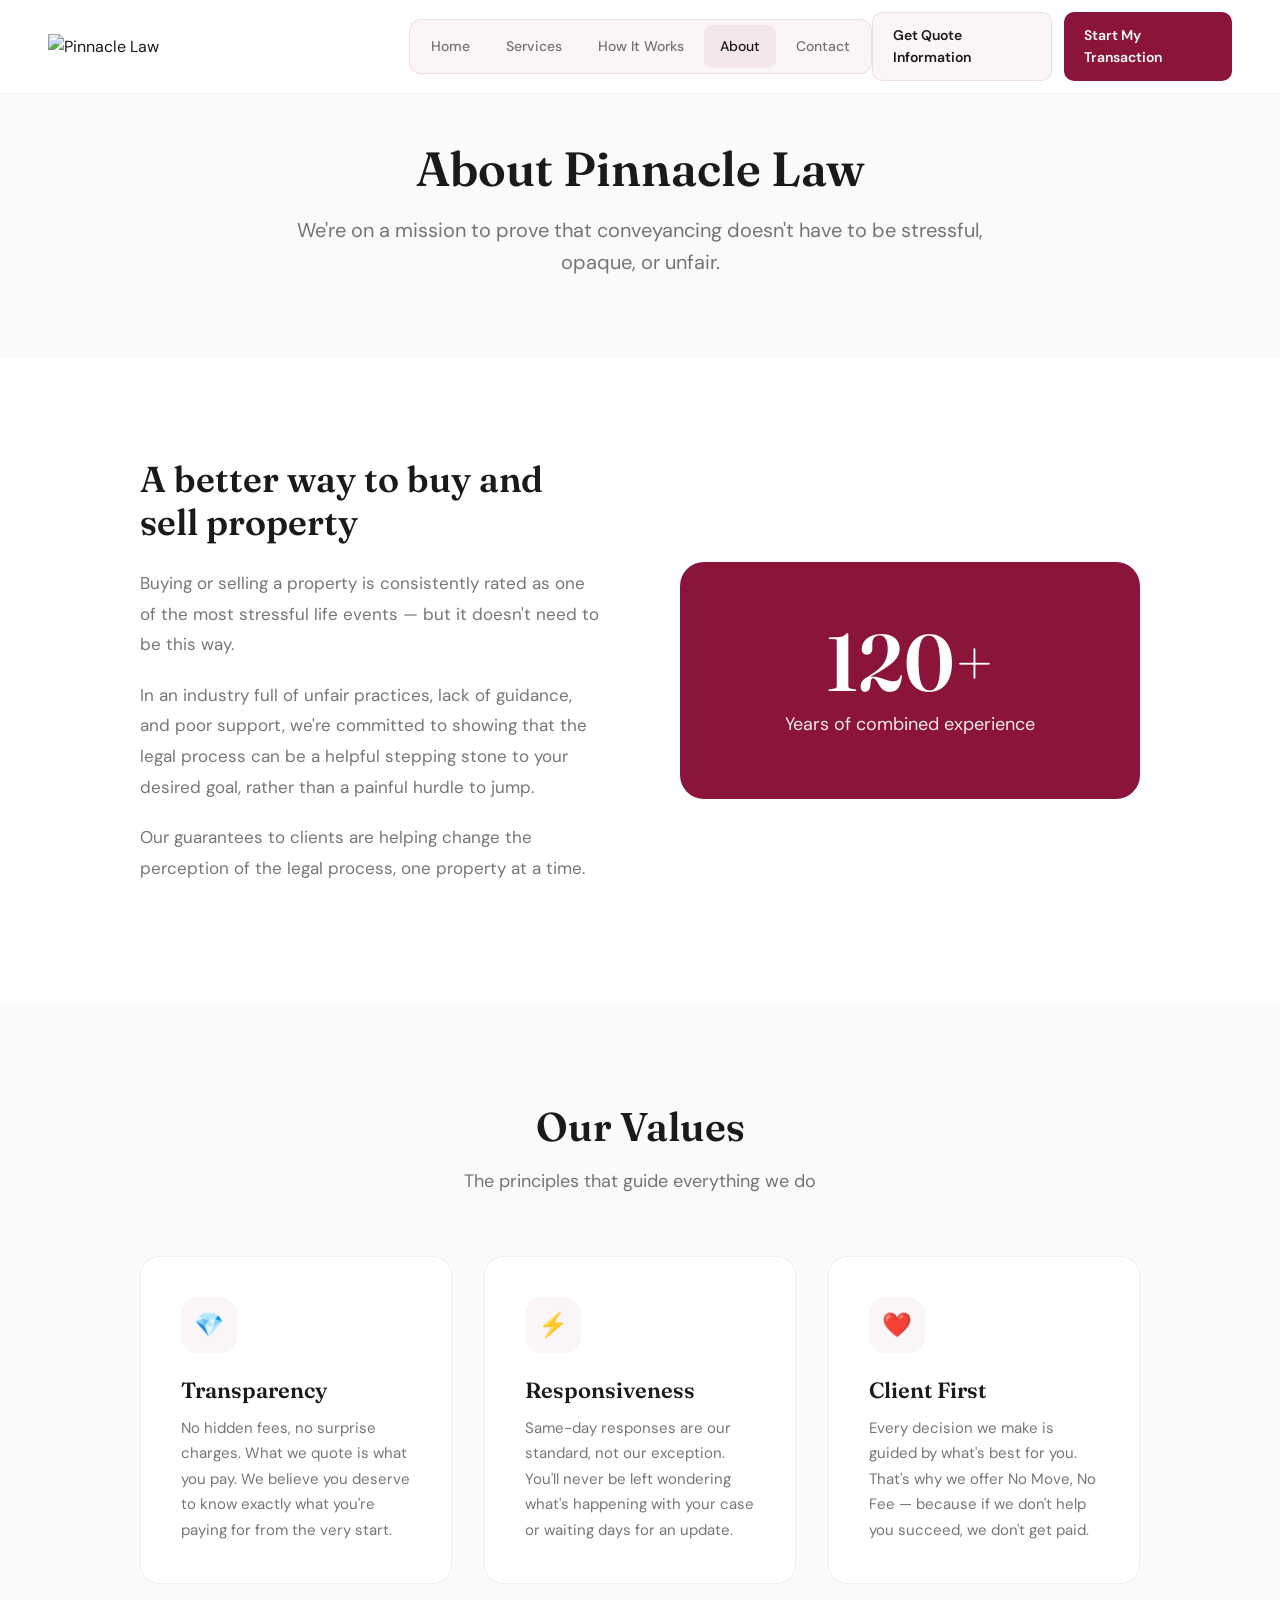
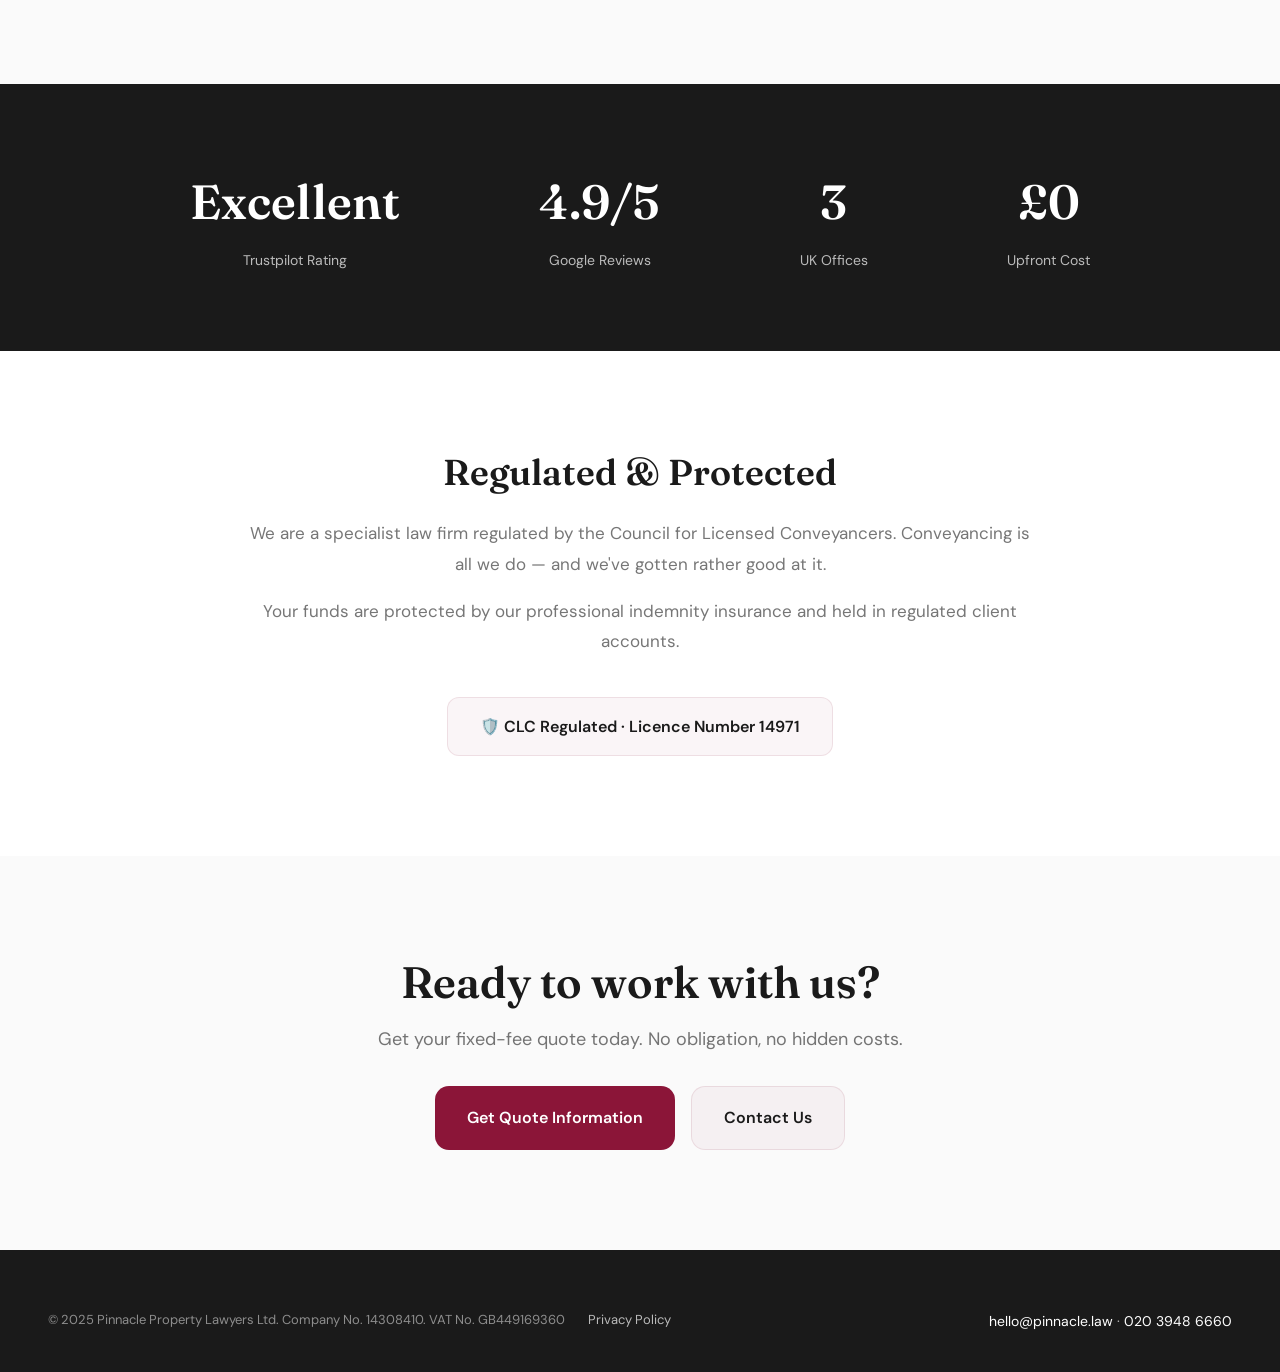
==== about.html @ d634891f "latest updates" ====
<!DOCTYPE html>
<html lang="en">
<head>
  <meta charset="UTF-8">
  <meta name="viewport" content="width=device-width, initial-scale=1.0">
  <title>About Us | Pinnacle Law</title>
  <link href="https://fonts.googleapis.com/css2?family=DM+Sans:wght@400;500;600;700&family=Fraunces:opsz,wght@9..144,400;9..144,500;9..144,600;9..144,700&display=swap" rel="stylesheet">
  <link rel="stylesheet" href="theme/variables.css">
  <style>
    * { box-sizing: border-box; margin: 0; padding: 0; }
    body { font-family: var(--font-body); background: var(--bg); color: var(--text); line-height: 1.6; }
    h1, h2, h3, h4 { font-family: var(--font-heading); font-weight: 600; line-height: 1.2; }
    a { color: inherit; text-decoration: none; }
    
    nav { position: fixed; top: 0; left: 0; right: 0; z-index: 100; padding: 12px 48px; display: grid; grid-template-columns: 1fr auto 1fr; align-items: center; background: var(--nav-bg-solid); backdrop-filter: blur(20px); border-bottom: 1px solid var(--border); }
    .logo { justify-self: start; }
    .logo img { height: var(--logo-height); width: auto; }
    .nav-center { justify-self: center; display: flex; gap: 4px; background: var(--accent-bg); padding: 5px; border-radius: 12px; border: 1px solid var(--accent-border); }
    .nav-center > a, .nav-dropdown > a { color: var(--text-light); font-size: 14px; font-weight: 500; padding: 10px 16px; border-radius: 8px; transition: all 0.2s ease; display: block; }
    .nav-center > a:hover, .nav-center > a.active, .nav-dropdown:hover > a { color: var(--text); background: var(--accent-hover-subtle); }
    .nav-dropdown { position: relative; }
    .nav-dropdown-content { position: absolute; top: calc(100% + 8px); left: 50%; transform: translateX(-50%); background: white; border: 1px solid var(--border); border-radius: 12px; padding: 8px; min-width: 260px; box-shadow: 0 10px 40px var(--accent-shadow-sm); opacity: 0; visibility: hidden; transition: all 0.2s ease; }
    .nav-dropdown:hover .nav-dropdown-content { opacity: 1; visibility: visible; }
    .nav-dropdown-content a { display: block; padding: 12px 16px; border-radius: 8px; font-size: 14px; }
    .nav-dropdown-content a:hover { background: var(--accent-bg); color: var(--accent); }
    .nav-right { justify-self: end; display: flex; align-items: center; gap: 12px; }
    .btn { display: inline-flex; align-items: center; font-weight: 600; border: none; cursor: pointer; transition: all 0.3s ease; font-size: 14px; }
    .btn-secondary { background: var(--accent-bg); color: var(--text); border: 1px solid var(--accent-border); padding: 11px 20px; border-radius: 10px; }
    .btn-primary { background: var(--accent); color: white; padding: 12px 20px; border-radius: 10px; }
    .btn-primary:hover { background: var(--accent-light); transform: translateY(-2px); box-shadow: 0 10px 30px var(--accent-shadow-md); }
    .btn-large { padding: 18px 32px; font-size: 16px; border-radius: 14px; }
    
    .page-header { padding: 140px 48px 80px; background: var(--bg-off); text-align: center; }
    .page-header-inner { max-width: 700px; margin: 0 auto; }
    .page-header h1 { font-size: 48px; margin-bottom: 16px; }
    .page-header p { font-size: 20px; color: var(--text-light); }
    
    /* Story Section */
    .story-section { padding: 100px 48px; }
    .story-inner { max-width: 1000px; margin: 0 auto; display: grid; grid-template-columns: 1fr 1fr; gap: 80px; align-items: center; }
    .story-content h2 { font-size: 36px; margin-bottom: 24px; }
    .story-content p { font-size: 17px; color: var(--text-light); line-height: 1.8; margin-bottom: 20px; }
    .story-visual {
      background: var(--accent);
      border-radius: 24px;
      padding: 60px;
      text-align: center;
      color: white;
    }
    .story-visual .big-number { font-family: var(--font-heading); font-size: 80px; font-weight: 600; line-height: 1; }
    .story-visual .label { font-size: 18px; opacity: 0.9; margin-top: 8px; }
    
    /* Values Section */
    .values-section { padding: 100px 48px; background: var(--bg-off); }
    .values-inner { max-width: 1000px; margin: 0 auto; }
    .section-header { text-align: center; margin-bottom: 60px; }
    .section-header h2 { font-size: 40px; margin-bottom: 16px; }
    .section-header p { font-size: 18px; color: var(--text-light); }
    
    .values-grid { display: grid; grid-template-columns: repeat(3, 1fr); gap: 32px; }
    .value-card {
      background: white;
      padding: 40px;
      border-radius: 20px;
      border: 1px solid var(--border);
    }
    .value-icon {
      width: 56px;
      height: 56px;
      background: var(--accent-bg);
      border-radius: 16px;
      display: flex;
      align-items: center;
      justify-content: center;
      font-size: 24px;
      margin-bottom: 24px;
    }
    .value-card h3 { font-size: 22px; margin-bottom: 12px; }
    .value-card p { font-size: 15px; color: var(--text-light); line-height: 1.7; }
    
    /* Stats Bar */
    .stats-bar { padding: 80px 48px; background: var(--text); }
    .stats-inner { max-width: 1000px; margin: 0 auto; display: flex; justify-content: space-around; flex-wrap: wrap; gap: 40px; }
    .stat-item { text-align: center; color: white; }
    .stat-item .value { font-family: var(--font-heading); font-size: 48px; font-weight: 600; }
    .stat-item .label { font-size: 14px; opacity: 0.7; margin-top: 8px; }
    
    /* Regulation Section */
    .regulation-section { padding: 100px 48px; }
    .regulation-inner { max-width: 800px; margin: 0 auto; text-align: center; }
    .regulation-inner h2 { font-size: 36px; margin-bottom: 24px; }
    .regulation-inner p { font-size: 17px; color: var(--text-light); line-height: 1.8; margin-bottom: 16px; }
    .regulation-badge {
      display: inline-flex;
      align-items: center;
      gap: 12px;
      padding: 16px 32px;
      background: var(--accent-bg);
      border: 1px solid var(--accent-border);
      border-radius: 12px;
      margin-top: 24px;
      font-weight: 600;
    }
    
    /* CTA */
    .cta-section { padding: 100px 48px; background: var(--bg-off); text-align: center; }
    .cta-section h2 { font-size: 44px; margin-bottom: 16px; }
    .cta-section p { font-size: 18px; color: var(--text-light); margin-bottom: 32px; }
    .cta-buttons { display: flex; gap: 16px; justify-content: center; }
    
    footer { padding: 60px 48px 40px; background: var(--text); color: white; }
    .footer-inner { max-width: 1200px; margin: 0 auto; display: flex; justify-content: space-between; align-items: center; flex-wrap: wrap; gap: 20px; }
    .footer-legal { font-size: 13px; color: var(--white-50); }
    .footer-legal a { color: var(--white-70); margin-left: 20px; }
    .footer-contact { font-size: 14px; color: var(--white-70); }
    .footer-contact a { color: white; }
    
    .mobile-menu-toggle { display: none; flex-direction: column; gap: 5px; padding: 10px; cursor: pointer; }
    .mobile-menu-toggle span { width: 24px; height: 2px; background: var(--text); }
    
    @media (max-width: 900px) {
      .story-inner { grid-template-columns: 1fr; gap: 40px; }
      .values-grid { grid-template-columns: 1fr; }
    }
    
    @media (max-width: 768px) {
      nav { display: flex; justify-content: space-between; padding: 12px 24px; }
      .nav-center, .nav-right { display: none; }
      .mobile-menu-toggle { display: flex; }
      .page-header { padding: 120px 24px 60px; }
      .page-header h1 { font-size: 32px; }
      .story-section, .values-section, .regulation-section { padding: 60px 24px; }
      .story-content h2 { font-size: 28px; }
      .section-header h2 { font-size: 32px; }
      .stats-bar { padding: 60px 24px; }
      .stat-item .value { font-size: 36px; }
      .cta-section { padding: 60px 24px; }
      .cta-section h2 { font-size: 32px; }
      .cta-buttons { flex-direction: column; align-items: center; }
      .footer-inner { flex-direction: column; text-align: center; }
    }
  </style>
</head>
<body>
  <nav>
    <a href="index.html" class="logo">
      <img src="assets/logo.png" alt="Pinnacle Law">
    </a>
    <div class="nav-center">
      <a href="index.html">Home</a>
      <div class="nav-dropdown">
        <a href="services.html">Services</a>
        <div class="nav-dropdown-content">
          <a href="service-buying.html">Buying a Property</a>
          <a href="service-selling.html">Selling a Property</a>
          <a href="service-both.html">Selling & Buying a Property</a>
        </div>
      </div>
      <a href="process.html">How It Works</a>
      <a href="about.html" class="active">About</a>
      <a href="contact.html">Contact</a>
    </div>
    <div class="nav-right">
      <a href="services.html" class="btn btn-secondary">Get Quote Information</a>
      <a href="services.html" class="btn btn-primary">Start My Transaction</a>
    </div>
    <div class="mobile-menu-toggle"><span></span><span></span><span></span></div>
  </nav>

  <header class="page-header">
    <div class="page-header-inner">
      <h1>About Pinnacle Law</h1>
      <p>We're on a mission to prove that conveyancing doesn't have to be stressful, opaque, or unfair.</p>
    </div>
  </header>

  <section class="story-section">
    <div class="story-inner">
      <div class="story-content">
        <h2>A better way to buy and sell property</h2>
        <p>Buying or selling a property is consistently rated as one of the most stressful life events — but it doesn't need to be this way.</p>
        <p>In an industry full of unfair practices, lack of guidance, and poor support, we're committed to showing that the legal process can be a helpful stepping stone to your desired goal, rather than a painful hurdle to jump.</p>
        <p>Our guarantees to clients are helping change the perception of the legal process, one property at a time.</p>
      </div>
      <div class="story-visual">
        <div class="big-number">120+</div>
        <div class="label">Years of combined experience</div>
      </div>
    </div>
  </section>

  <section class="values-section">
    <div class="values-inner">
      <div class="section-header">
        <h2>Our Values</h2>
        <p>The principles that guide everything we do</p>
      </div>
      
      <div class="values-grid">
        <div class="value-card">
          <div class="value-icon">💎</div>
          <h3>Transparency</h3>
          <p>No hidden fees, no surprise charges. What we quote is what you pay. We believe you deserve to know exactly what you're paying for from the very start.</p>
        </div>
        <div class="value-card">
          <div class="value-icon">⚡</div>
          <h3>Responsiveness</h3>
          <p>Same-day responses are our standard, not our exception. You'll never be left wondering what's happening with your case or waiting days for an update.</p>
        </div>
        <div class="value-card">
          <div class="value-icon">❤️</div>
          <h3>Client First</h3>
          <p>Every decision we make is guided by what's best for you. That's why we offer No Move, No Fee — because if we don't help you succeed, we don't get paid.</p>
        </div>
      </div>
    </div>
  </section>

  <section class="stats-bar">
    <div class="stats-inner">
      <div class="stat-item">
        <div class="value">Excellent</div>
        <div class="label">Trustpilot Rating</div>
      </div>
      <div class="stat-item">
        <div class="value">4.9/5</div>
        <div class="label">Google Reviews</div>
      </div>
      <div class="stat-item">
        <div class="value">3</div>
        <div class="label">UK Offices</div>
      </div>
      <div class="stat-item">
        <div class="value">£0</div>
        <div class="label">Upfront Cost</div>
      </div>
    </div>
  </section>

  <section class="regulation-section">
    <div class="regulation-inner">
      <h2>Regulated & Protected</h2>
      <p>We are a specialist law firm regulated by the Council for Licensed Conveyancers. Conveyancing is all we do — and we've gotten rather good at it.</p>
      <p>Your funds are protected by our professional indemnity insurance and held in regulated client accounts.</p>
      <div class="regulation-badge">
        🛡️ CLC Regulated · Licence Number 14971
      </div>
    </div>
  </section>

  <section class="cta-section">
    <h2>Ready to work with us?</h2>
    <p>Get your fixed-fee quote today. No obligation, no hidden costs.</p>
    <div class="cta-buttons">
      <a href="services.html" class="btn btn-primary btn-large">Get Quote Information</a>
      <a href="contact.html" class="btn btn-secondary btn-large">Contact Us</a>
    </div>
  </section>

  <footer>
    <div class="footer-inner">
      <div class="footer-legal">© 2025 Pinnacle Property Lawyers Ltd. Company No. 14308410. VAT No. GB449169360 <a href="privacy.html">Privacy Policy</a></div>
      <div class="footer-contact"><a href="mailto:hello@pinnacle.law">hello@pinnacle.law</a> · <a href="tel:02039486660">020 3948 6660</a></div>
    </div>
  </footer>
</body>
</html>
---- theme/variables.css ----
/**
 * ============================================================
 * PINNACLE LAW — SINGLE SOURCE OF TRUTH FOR ALL BRANDING
 * ============================================================
 * This file declares every design token used across the site
 * as CSS custom properties.  To rebrand the firm, or update
 * any colour, font, or spacing value, ONLY EDIT THIS FILE.
 *
 * All HTML pages import this file via:
 *   <link rel="stylesheet" href="theme/variables.css">
 *
 * The companion theme/config.js mirrors these values for any
 * JavaScript that needs them (e.g. SVG fallbacks, scripts).
 * ============================================================
 */

:root {

  /* ── Core Backgrounds ─────────────────────────────────── */
  --bg:         #FFFFFF;
  --bg-off:     #FAFAFA;

  /* ── Text ─────────────────────────────────────────────── */
  --text:         #1A1A1A;
  --text-light:   rgba(26, 26, 26, 0.6);
  --text-lighter: rgba(26, 26, 26, 0.45);

  /* ── Accent (Pinnacle Crimson) ────────────────────────── */
  --accent:         #8B1538;
  --accent-light:   #A91D45;
  --accent-lighter: #C42952;

  /* ── Accent Tints (for surfaces and borders) ──────────── */
  --accent-bg:     rgba(139, 21, 56, 0.04);  /* subtle tinted background */
  --accent-border: rgba(139, 21, 56, 0.10);  /* tinted border */
  --border:        rgba(139, 21, 56, 0.08);  /* default border */

  /* ── Accent Interactive States ────────────────────────── */
  --accent-hover-subtle:       rgba(139, 21, 56, 0.06);  /* nav link / tab hover bg */
  --accent-hover-medium:       rgba(139, 21, 56, 0.08);  /* btn-secondary hover bg   */
  --accent-hover-border:       rgba(139, 21, 56, 0.20);  /* hover border on cards/btns */
  --accent-featured-border:    rgba(139, 21, 56, 0.15);  /* featured card border */
  --accent-featured-bg:        rgba(139, 21, 56, 0.05);  /* featured card gradient start */
  --accent-featured-bg-light:  rgba(139, 21, 56, 0.02);  /* featured card gradient end */

  /* ── Accent Shadows ───────────────────────────────────── */
  --accent-shadow-sm: rgba(139, 21, 56, 0.12);  /* dropdown / card shadow */
  --accent-shadow-md: rgba(139, 21, 56, 0.25);  /* btn-primary hover shadow */
  --accent-shadow-lg: rgba(139, 21, 56, 0.08);  /* large card hover shadow */

  /* ── Aurora / Hero Glow Colours ──────────────────────── */
  /* (Used only in the hero and CTA aurora background layers) */
  --aurora-accent-strong:        rgba(139, 21, 56, 0.28);
  --aurora-accent-mid:           rgba(139, 21, 56, 0.10);
  --aurora-accent-light-strong:  rgba(169, 29, 69, 0.22);
  --aurora-accent-light-mid:     rgba(169, 29, 69, 0.08);
  --aurora-accent-lighter-strong: rgba(196, 41, 82, 0.18);
  --aurora-accent-lighter-mid:   rgba(196, 41, 82, 0.05);

  /* ── Nav Glass ────────────────────────────────────────── */
  --nav-bg:       rgba(255, 255, 255, 0.92);  /* home page (lighter) */
  --nav-bg-solid: rgba(255, 255, 255, 0.95);  /* inner pages          */

  /* ── White Overlays ───────────────────────────────────── */
  --white-glass-heavy: rgba(255, 255, 255, 0.85);
  --white-glass:       rgba(255, 255, 255, 0.80);
  --white-70:          rgba(255, 255, 255, 0.70);
  --white-60:          rgba(255, 255, 255, 0.60);
  --white-50:          rgba(255, 255, 255, 0.50);
  --white-40:          rgba(255, 255, 255, 0.40);
  --white-10:          rgba(255, 255, 255, 0.10);
  --white-05:          rgba(255, 255, 255, 0.05);

  /* ── Typography ───────────────────────────────────────── */
  --font-body:    'DM Sans', -apple-system, sans-serif;
  --font-heading: 'Fraunces', Georgia, serif;

  /* ── Logo ─────────────────────────────────────────────── */
  /* Path is relative to the HTML files (all at the site root) */
  --logo-path:   'assets/Pinnacle logo.png';
  --logo-height: 50px;

}
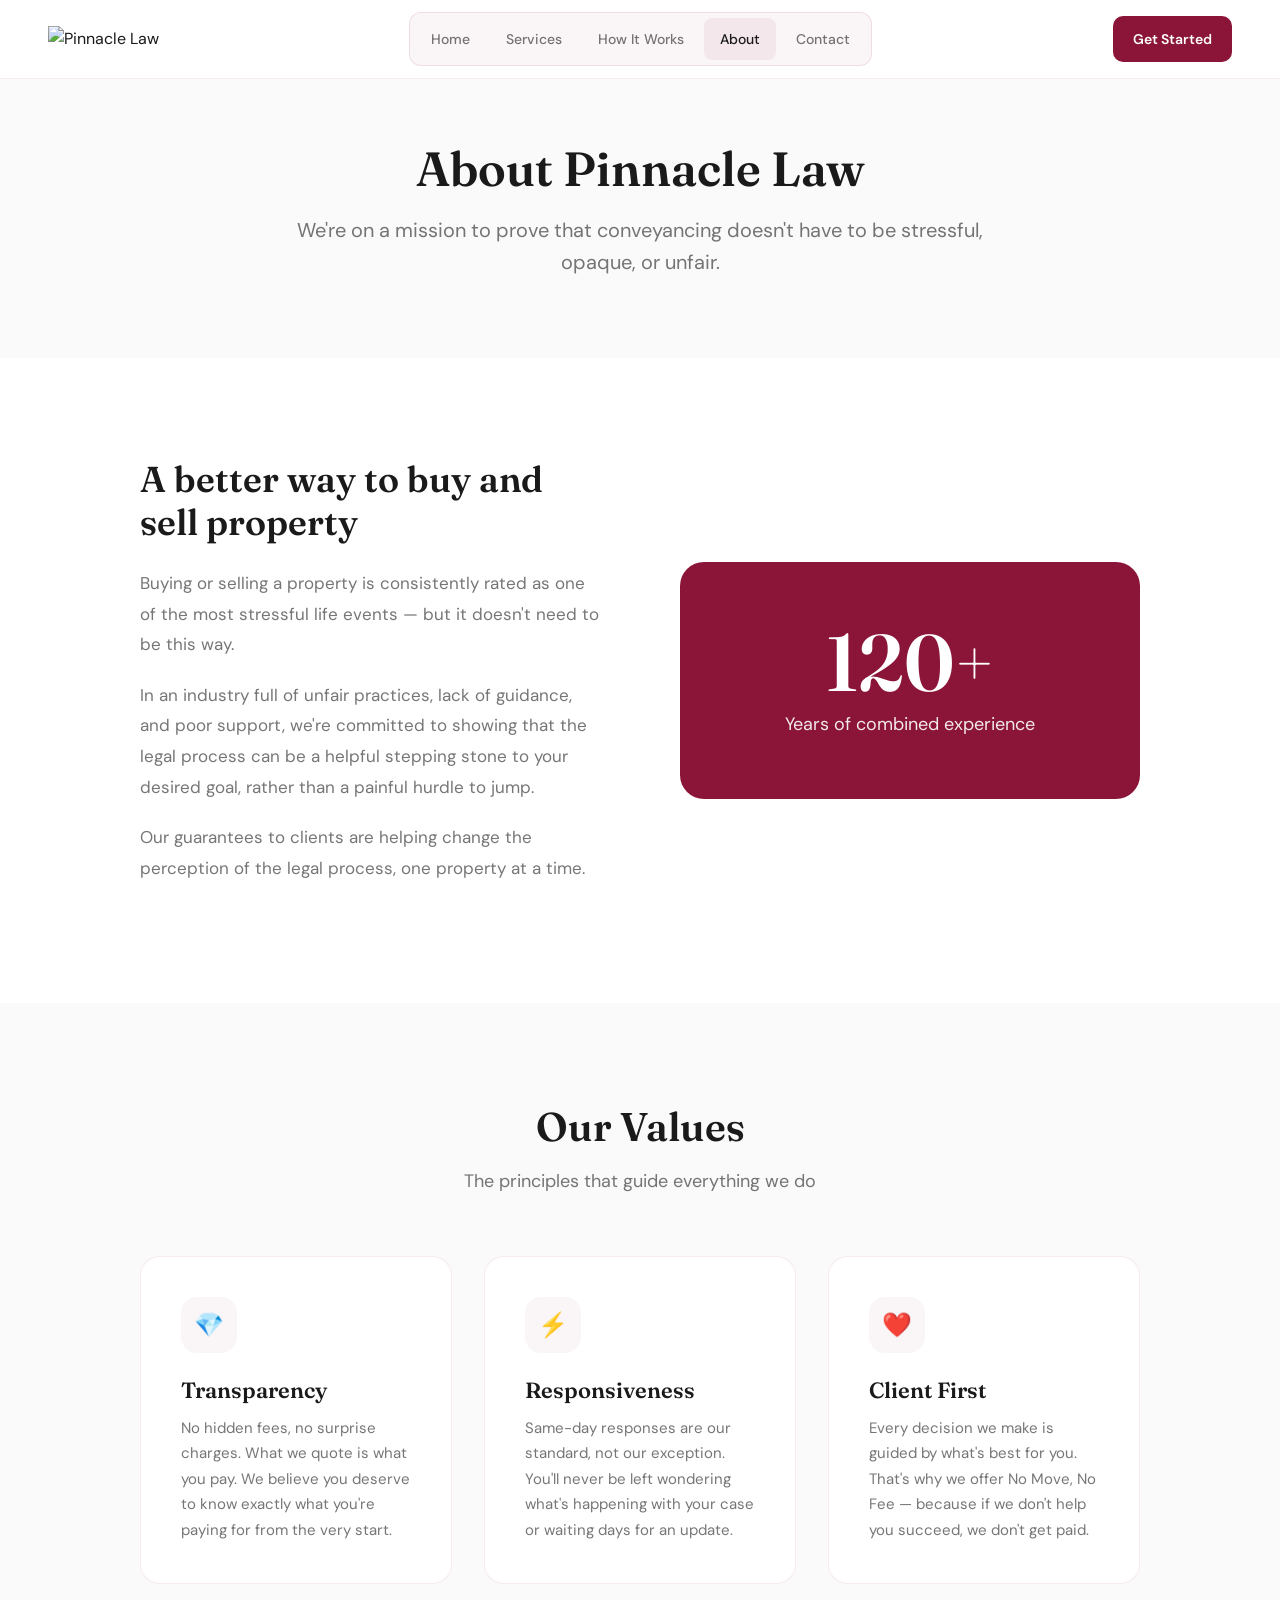
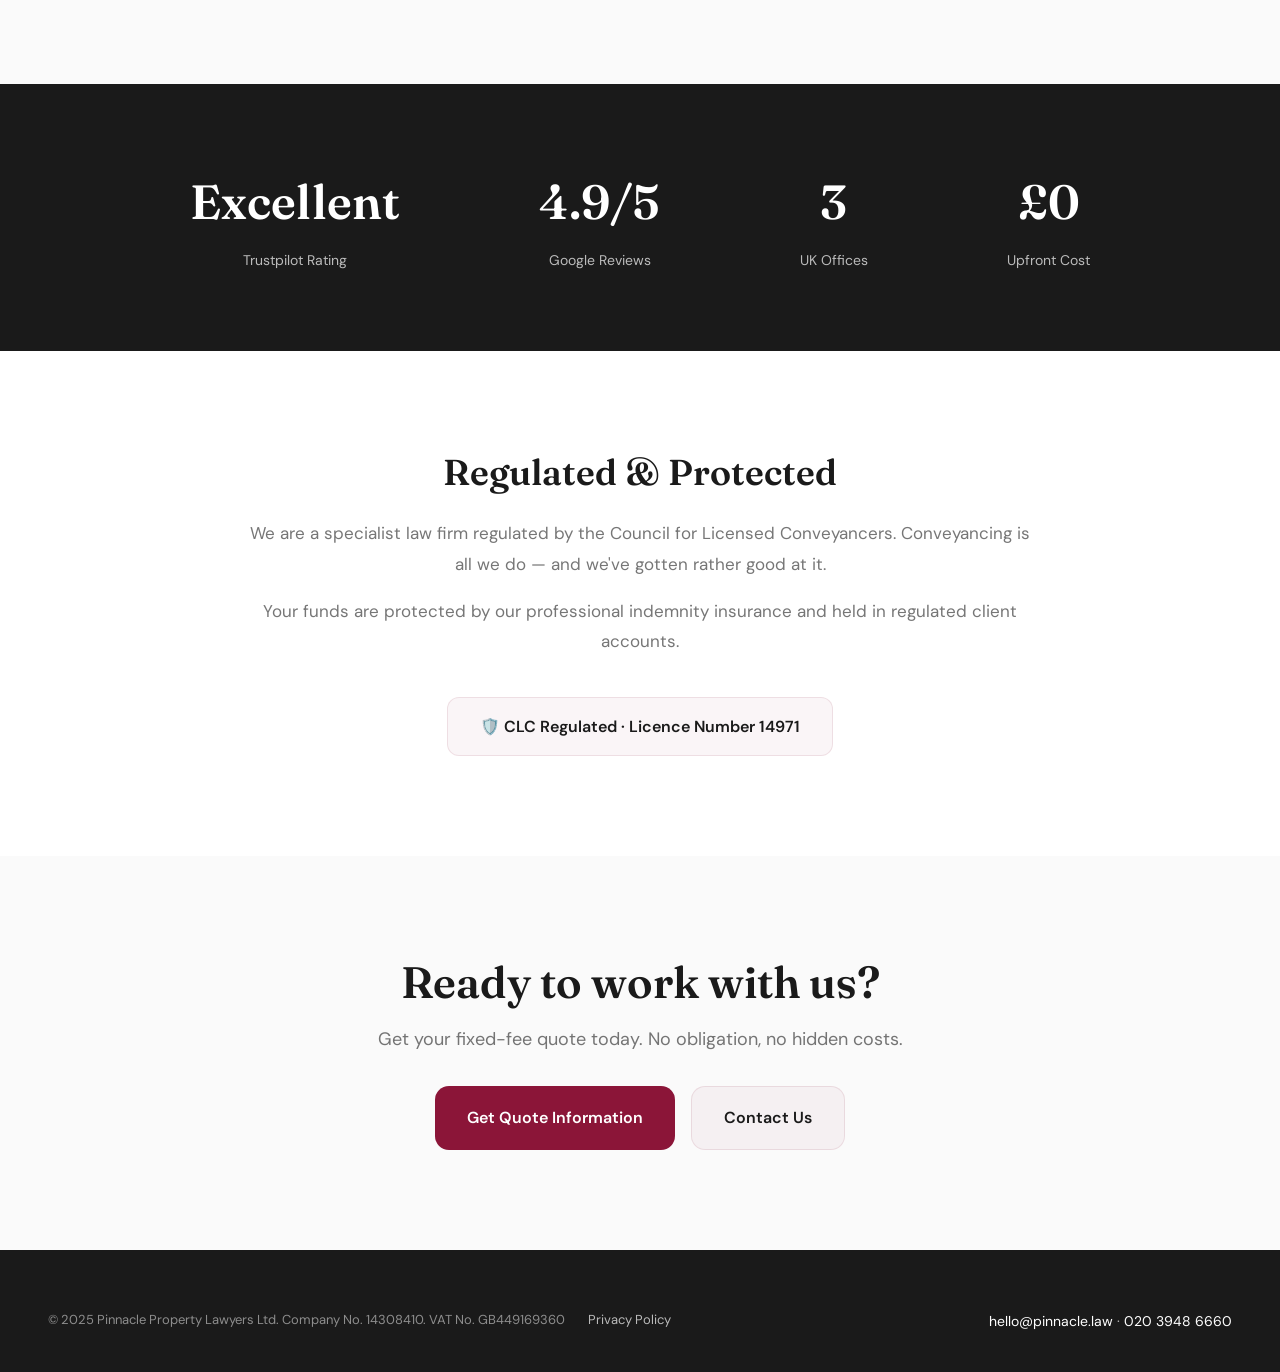
==== commit dc782399: "CTAs" ====
--- a/about.html
+++ b/about.html
@@ -151,9 +151,9 @@
       <div class="nav-dropdown">
         <a href="services.html">Services</a>
         <div class="nav-dropdown-content">
-          <a href="service-buying.html">Buying a Property</a>
-          <a href="service-selling.html">Selling a Property</a>
-          <a href="service-both.html">Selling & Buying a Property</a>
+          <a href="quote-result.html?type=buying">Buying a Property</a>
+          <a href="quote-result.html?type=selling">Selling a Property</a>
+          <a href="quote-result.html?type=both">Selling & Buying a Property</a>
         </div>
       </div>
       <a href="process.html">How It Works</a>
@@ -161,8 +161,7 @@
       <a href="contact.html">Contact</a>
     </div>
     <div class="nav-right">
-      <a href="services.html" class="btn btn-secondary">Get Quote Information</a>
-      <a href="services.html" class="btn btn-primary">Start My Transaction</a>
+      <a href="services.html" class="btn btn-primary">Get Started</a>
     </div>
     <div class="mobile-menu-toggle"><span></span><span></span><span></span></div>
   </nav>
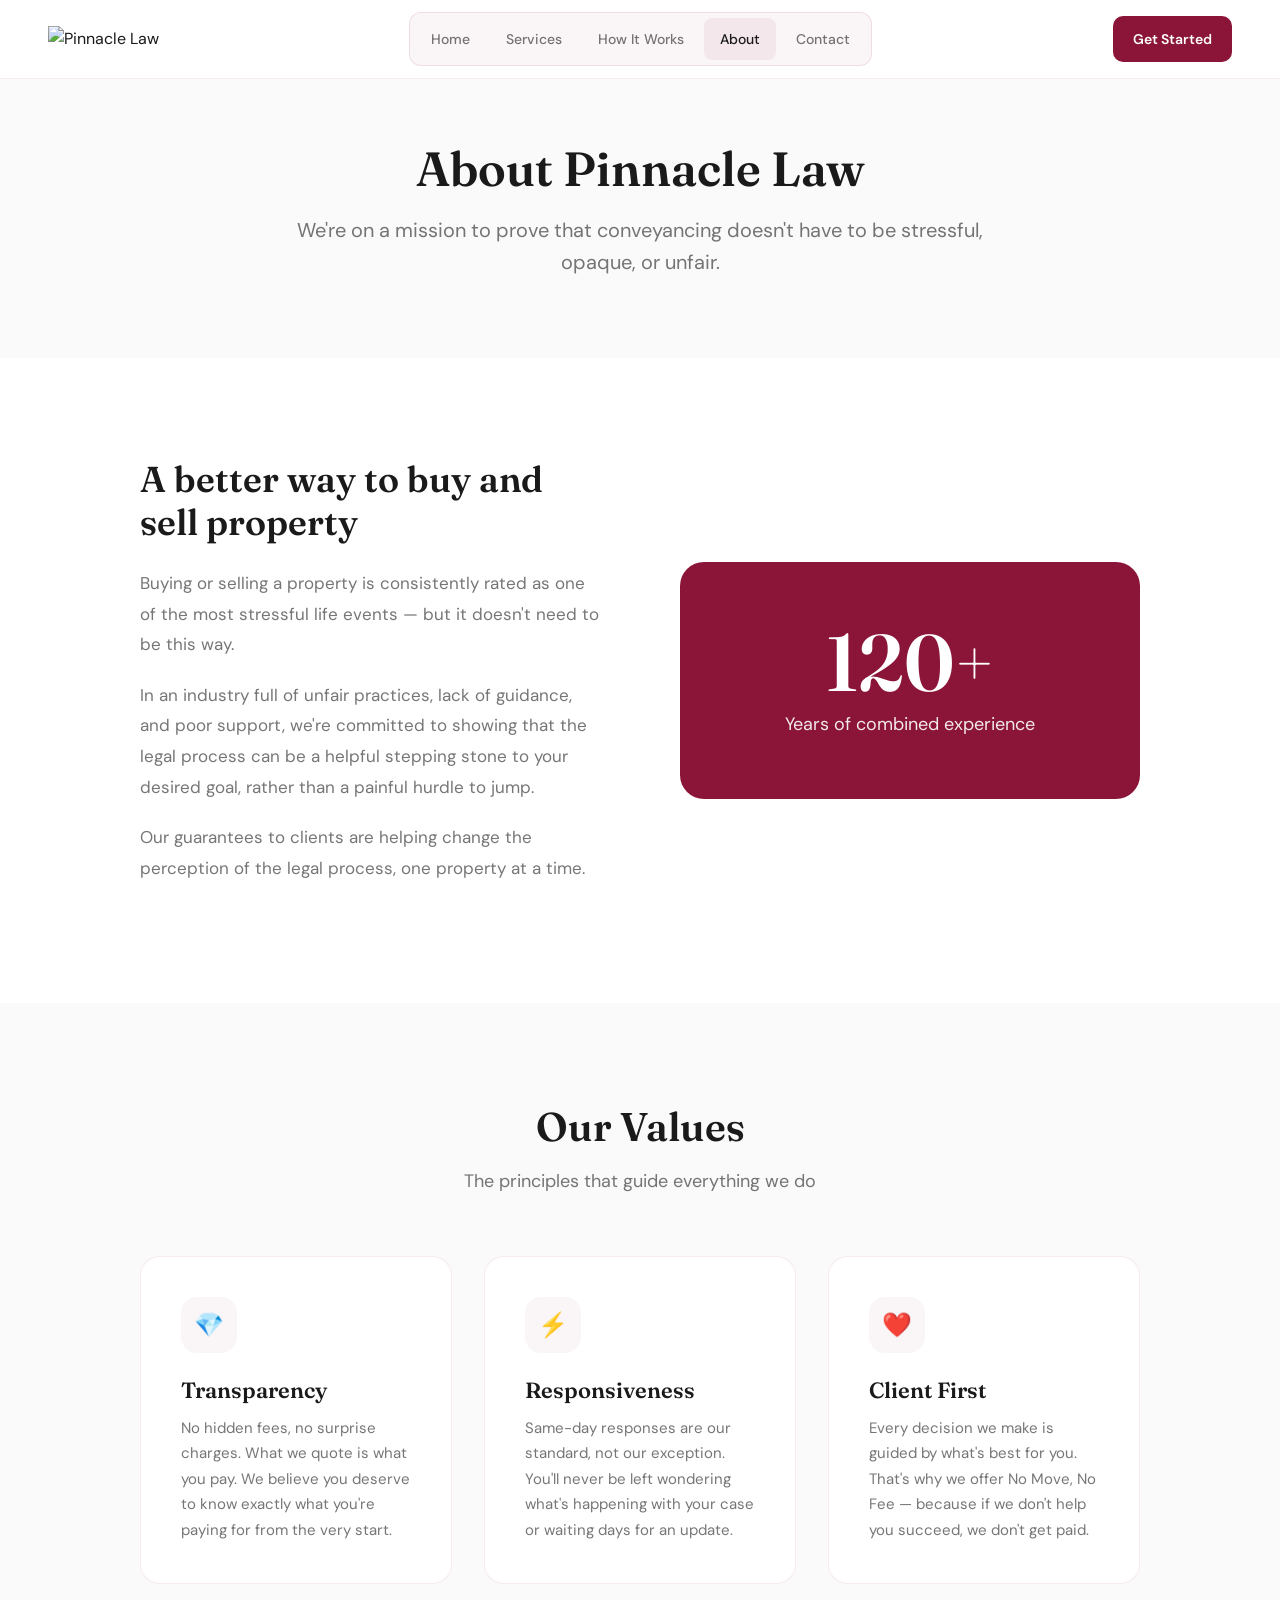
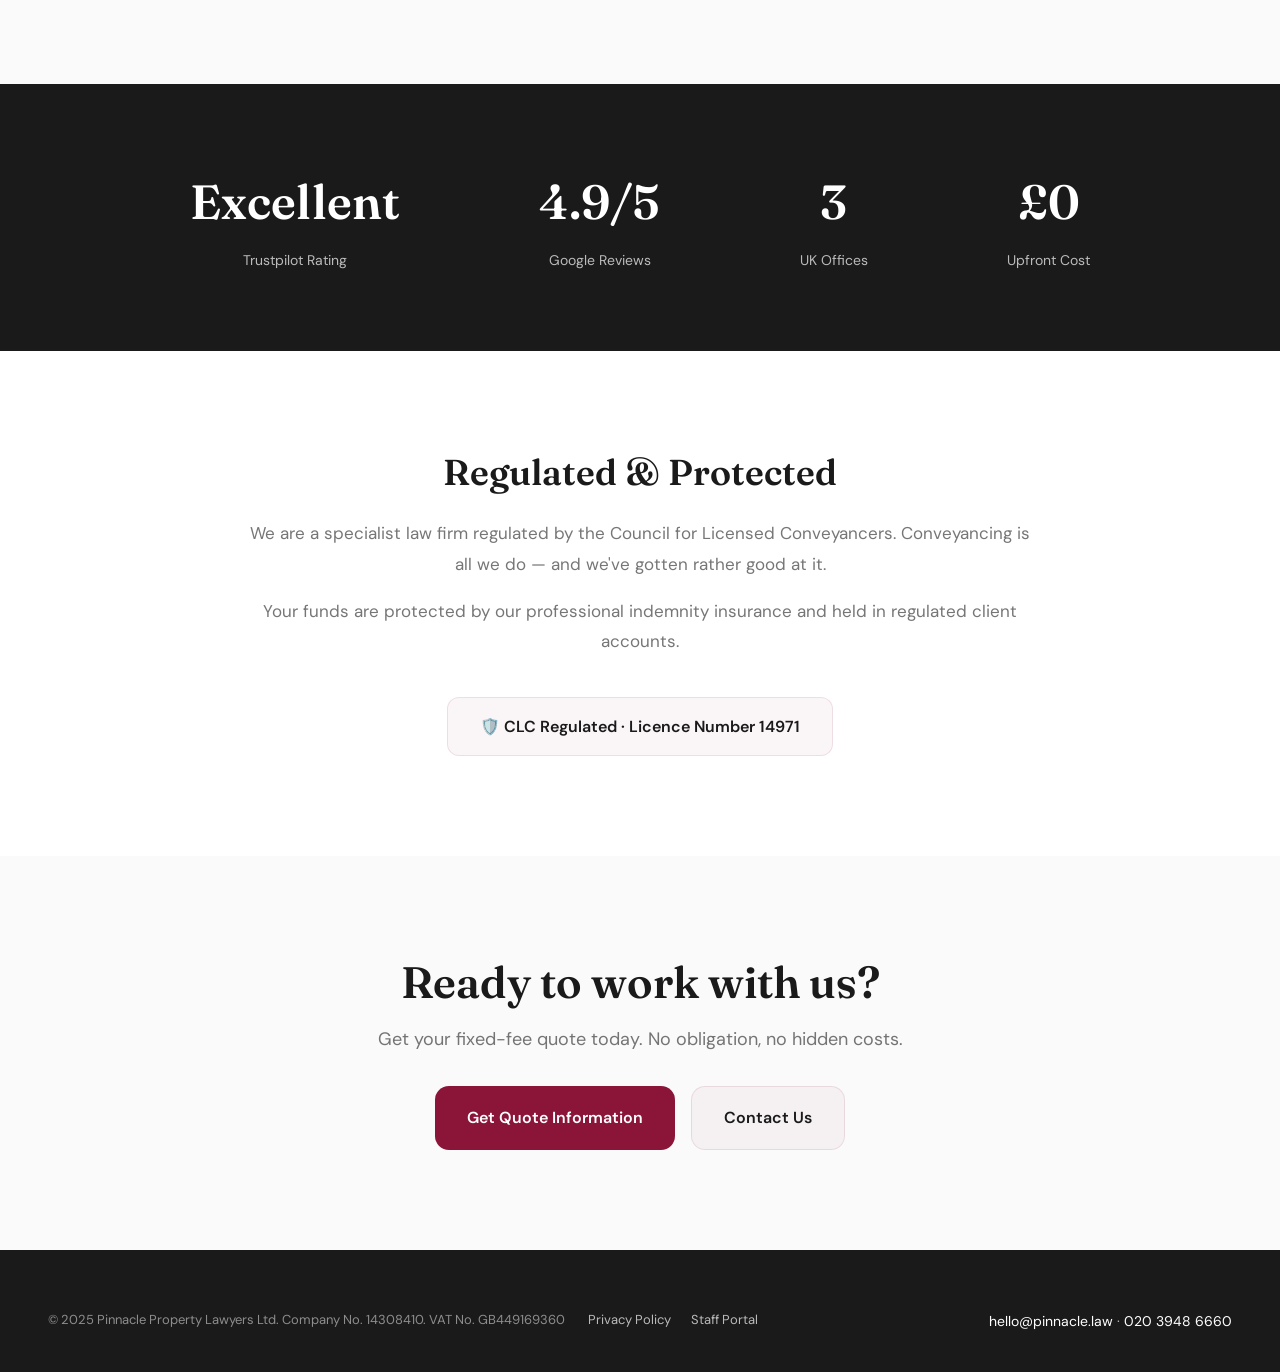
==== commit 1024dfb2: "Staff portal" ====
--- a/about.html
+++ b/about.html
@@ -112,6 +112,7 @@
     .footer-inner { max-width: 1200px; margin: 0 auto; display: flex; justify-content: space-between; align-items: center; flex-wrap: wrap; gap: 20px; }
     .footer-legal { font-size: 13px; color: var(--white-50); }
     .footer-legal a { color: var(--white-70); margin-left: 20px; }
+    .footer-legal a:hover { color: white; }
     .footer-contact { font-size: 14px; color: var(--white-70); }
     .footer-contact a { color: white; }
     
@@ -258,7 +259,7 @@
 
   <footer>
     <div class="footer-inner">
-      <div class="footer-legal">© 2025 Pinnacle Property Lawyers Ltd. Company No. 14308410. VAT No. GB449169360 <a href="privacy.html">Privacy Policy</a></div>
+      <div class="footer-legal">© 2025 Pinnacle Property Lawyers Ltd. Company No. 14308410. VAT No. GB449169360 <a href="privacy.html">Privacy Policy</a><a href="#">Staff Portal</a></div>
       <div class="footer-contact"><a href="mailto:hello@pinnacle.law">hello@pinnacle.law</a> · <a href="tel:02039486660">020 3948 6660</a></div>
     </div>
   </footer>
